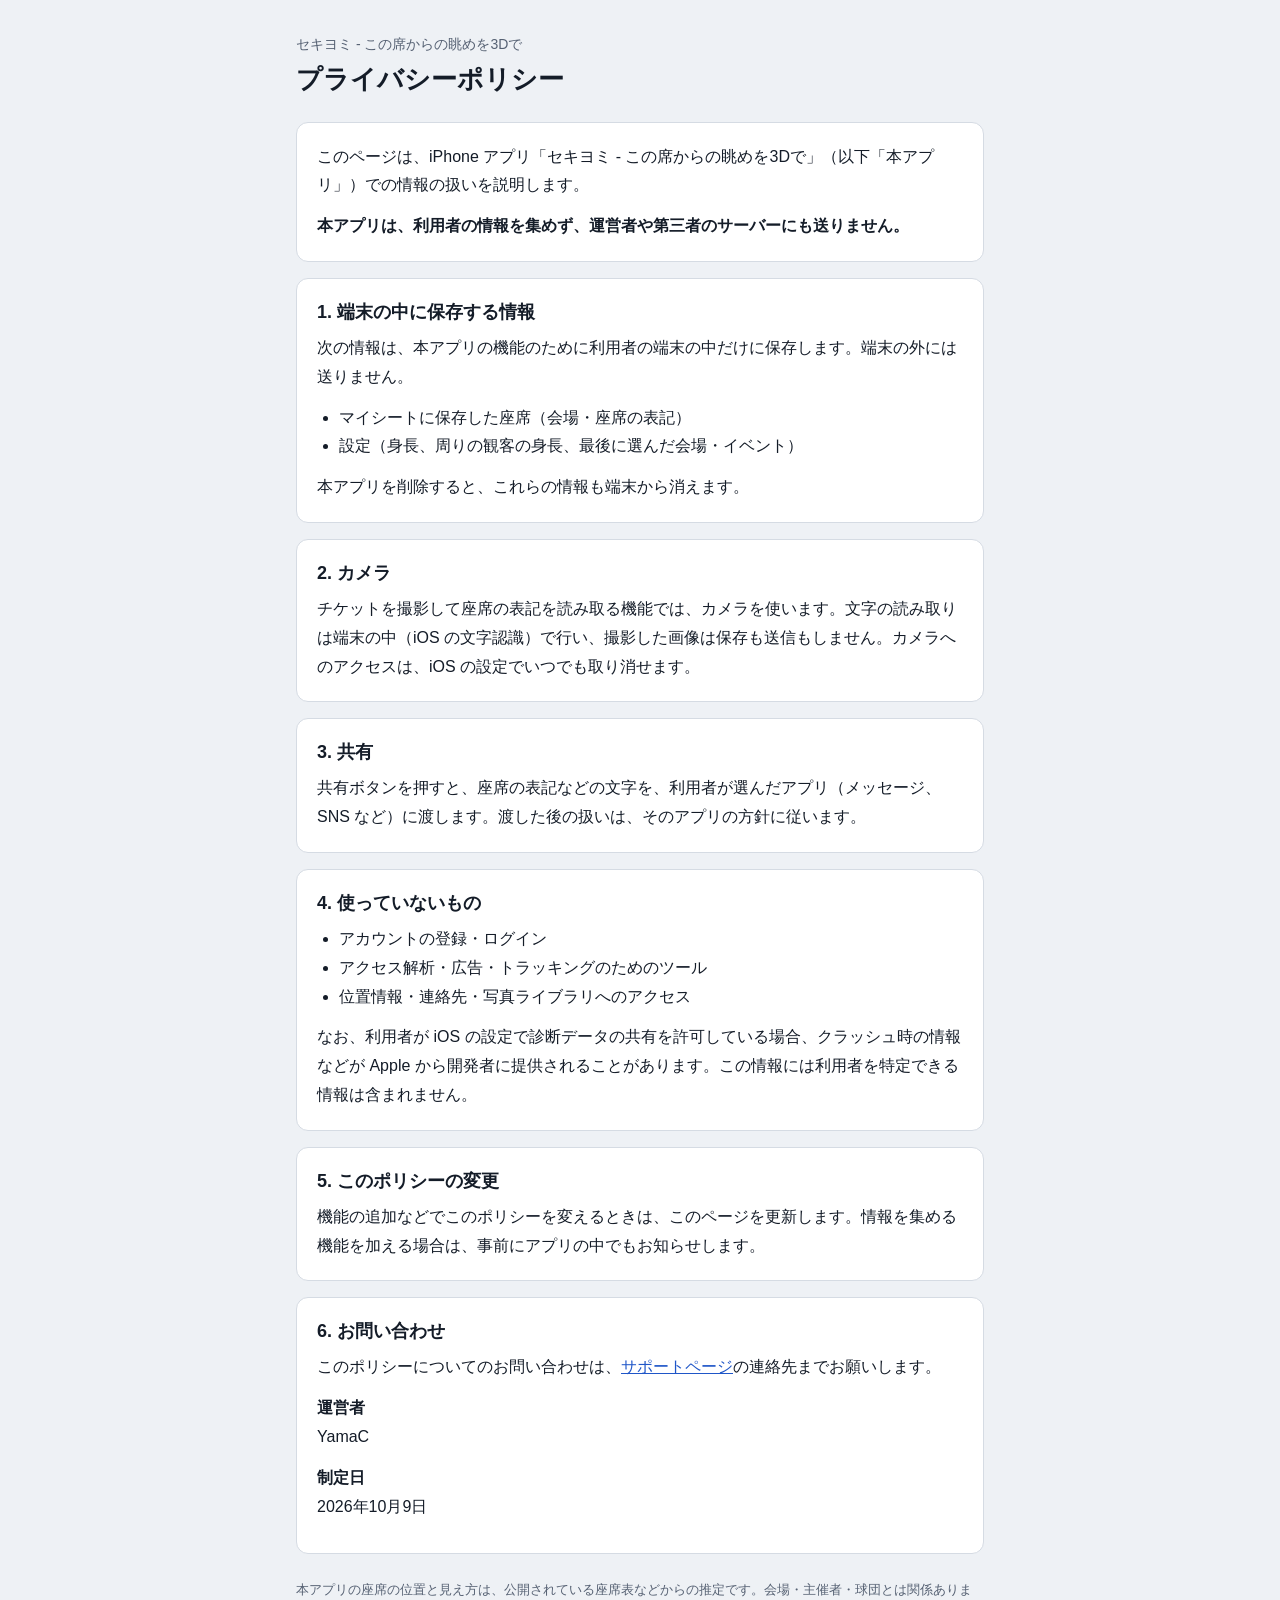
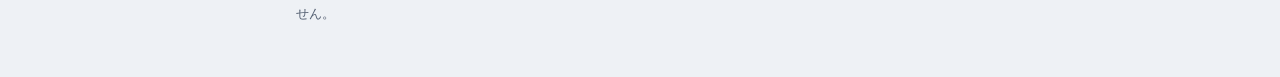
==== privacy.html @ a28a99a4 "プライバシーポリシーとサポートのページを公開する Co-Authored-By: Claude Opus 5.5 <noreply@anthropic.com>" ====
<!doctype html>
<html lang="ja">
  <head>
    <meta charset="UTF-8" />
    <meta name="viewport" content="width=device-width, initial-scale=1.0" />
    <title>プライバシーポリシー | セキヨミ</title>
    <link rel="stylesheet" href="style.css" />
  </head>
  <body>
    <header>
      <p class="app-name"><a href="./">セキヨミ - この席からの眺めを3Dで</a></p>
      <h1>プライバシーポリシー</h1>
    </header>
    <main>
      <section>
        <p>
          このページは、iPhone アプリ「セキヨミ - この席からの眺めを3Dで」（以下「本アプリ」）での情報の扱いを説明します。
        </p>
        <p><strong>本アプリは、利用者の情報を集めず、運営者や第三者のサーバーにも送りません。</strong></p>
      </section>

      <section>
        <h2>1. 端末の中に保存する情報</h2>
        <p>次の情報は、本アプリの機能のために利用者の端末の中だけに保存します。端末の外には送りません。</p>
        <ul>
          <li>マイシートに保存した座席（会場・座席の表記）</li>
          <li>設定（身長、周りの観客の身長、最後に選んだ会場・イベント）</li>
        </ul>
        <p>本アプリを削除すると、これらの情報も端末から消えます。</p>
      </section>

      <section>
        <h2>2. カメラ</h2>
        <p>
          チケットを撮影して座席の表記を読み取る機能では、カメラを使います。文字の読み取りは端末の中（iOS の文字認識）で行い、撮影した画像は保存も送信もしません。カメラへのアクセスは、iOS の設定でいつでも取り消せます。
        </p>
      </section>

      <section>
        <h2>3. 共有</h2>
        <p>
          共有ボタンを押すと、座席の表記などの文字を、利用者が選んだアプリ（メッセージ、SNS など）に渡します。渡した後の扱いは、そのアプリの方針に従います。
        </p>
      </section>

      <section>
        <h2>4. 使っていないもの</h2>
        <ul>
          <li>アカウントの登録・ログイン</li>
          <li>アクセス解析・広告・トラッキングのためのツール</li>
          <li>位置情報・連絡先・写真ライブラリへのアクセス</li>
        </ul>
        <p>
          なお、利用者が iOS の設定で診断データの共有を許可している場合、クラッシュ時の情報などが Apple から開発者に提供されることがあります。この情報には利用者を特定できる情報は含まれません。
        </p>
      </section>

      <section>
        <h2>5. このポリシーの変更</h2>
        <p>
          機能の追加などでこのポリシーを変えるときは、このページを更新します。情報を集める機能を加える場合は、事前にアプリの中でもお知らせします。
        </p>
      </section>

      <section>
        <h2>6. お問い合わせ</h2>
        <p>このポリシーについてのお問い合わせは、<a href="support.html#contact">サポートページ</a>の連絡先までお願いします。</p>
        <dl>
          <dt>運営者</dt>
          <dd>YamaC</dd>
          <dt>制定日</dt>
          <dd>2026年10月9日</dd>
        </dl>
      </section>
    </main>
    <footer>
      <p>本アプリの座席の位置と見え方は、公開されている座席表などからの推定です。会場・主催者・球団とは関係ありません。</p>
    </footer>
  </body>
</html>
---- style.css ----
/* 公開ページ(プライバシーポリシー・サポート)の共通スタイル。色はアプリ(src/styles.css)に合わせる */
:root {
  --bg: #eef1f5;
  --panel: #ffffff;
  --line: #d5dbe3;
  --text: #141c28;
  --muted: #566173;
  --accent: #1f56c8;
  color-scheme: light dark;
}

@media (prefers-color-scheme: dark) {
  :root {
    --bg: #10151d;
    --panel: #1a212c;
    --line: #2e3846;
    --text: #e8edf4;
    --muted: #9aa6b8;
    --accent: #7ea6f5;
  }
}

* {
  box-sizing: border-box;
}

body {
  margin: 0;
  background: var(--bg);
  color: var(--text);
  font-family: -apple-system, BlinkMacSystemFont, 'Hiragino Sans', 'Noto Sans JP', sans-serif;
  font-size: 16px;
  line-height: 1.8;
  -webkit-text-size-adjust: 100%;
}

header,
main,
footer {
  max-width: 720px;
  margin: 0 auto;
  padding: 0 16px;
}

header {
  padding-top: 32px;
}

.app-name {
  margin: 0;
  font-size: 14px;
  color: var(--muted);
}

.app-name a {
  color: inherit;
  text-decoration: none;
}

h1 {
  margin: 4px 0 24px;
  font-size: 26px;
  line-height: 1.4;
}

h2 {
  margin: 0 0 8px;
  font-size: 18px;
  line-height: 1.5;
}

section {
  margin-bottom: 16px;
  padding: 20px;
  background: var(--panel);
  border: 1px solid var(--line);
  border-radius: 12px;
}

section > :last-child {
  margin-bottom: 0;
}

p,
ul,
dl {
  margin: 0 0 12px;
}

ul {
  padding-left: 1.4em;
}

dt {
  font-weight: 600;
}

dd {
  margin: 0 0 12px;
}

a {
  color: var(--accent);
}

.lead {
  color: var(--muted);
}

.links {
  list-style: none;
  padding: 0;
}

.links li + li {
  margin-top: 8px;
}

footer {
  padding-top: 8px;
  padding-bottom: 40px;
  font-size: 13px;
  color: var(--muted);
}
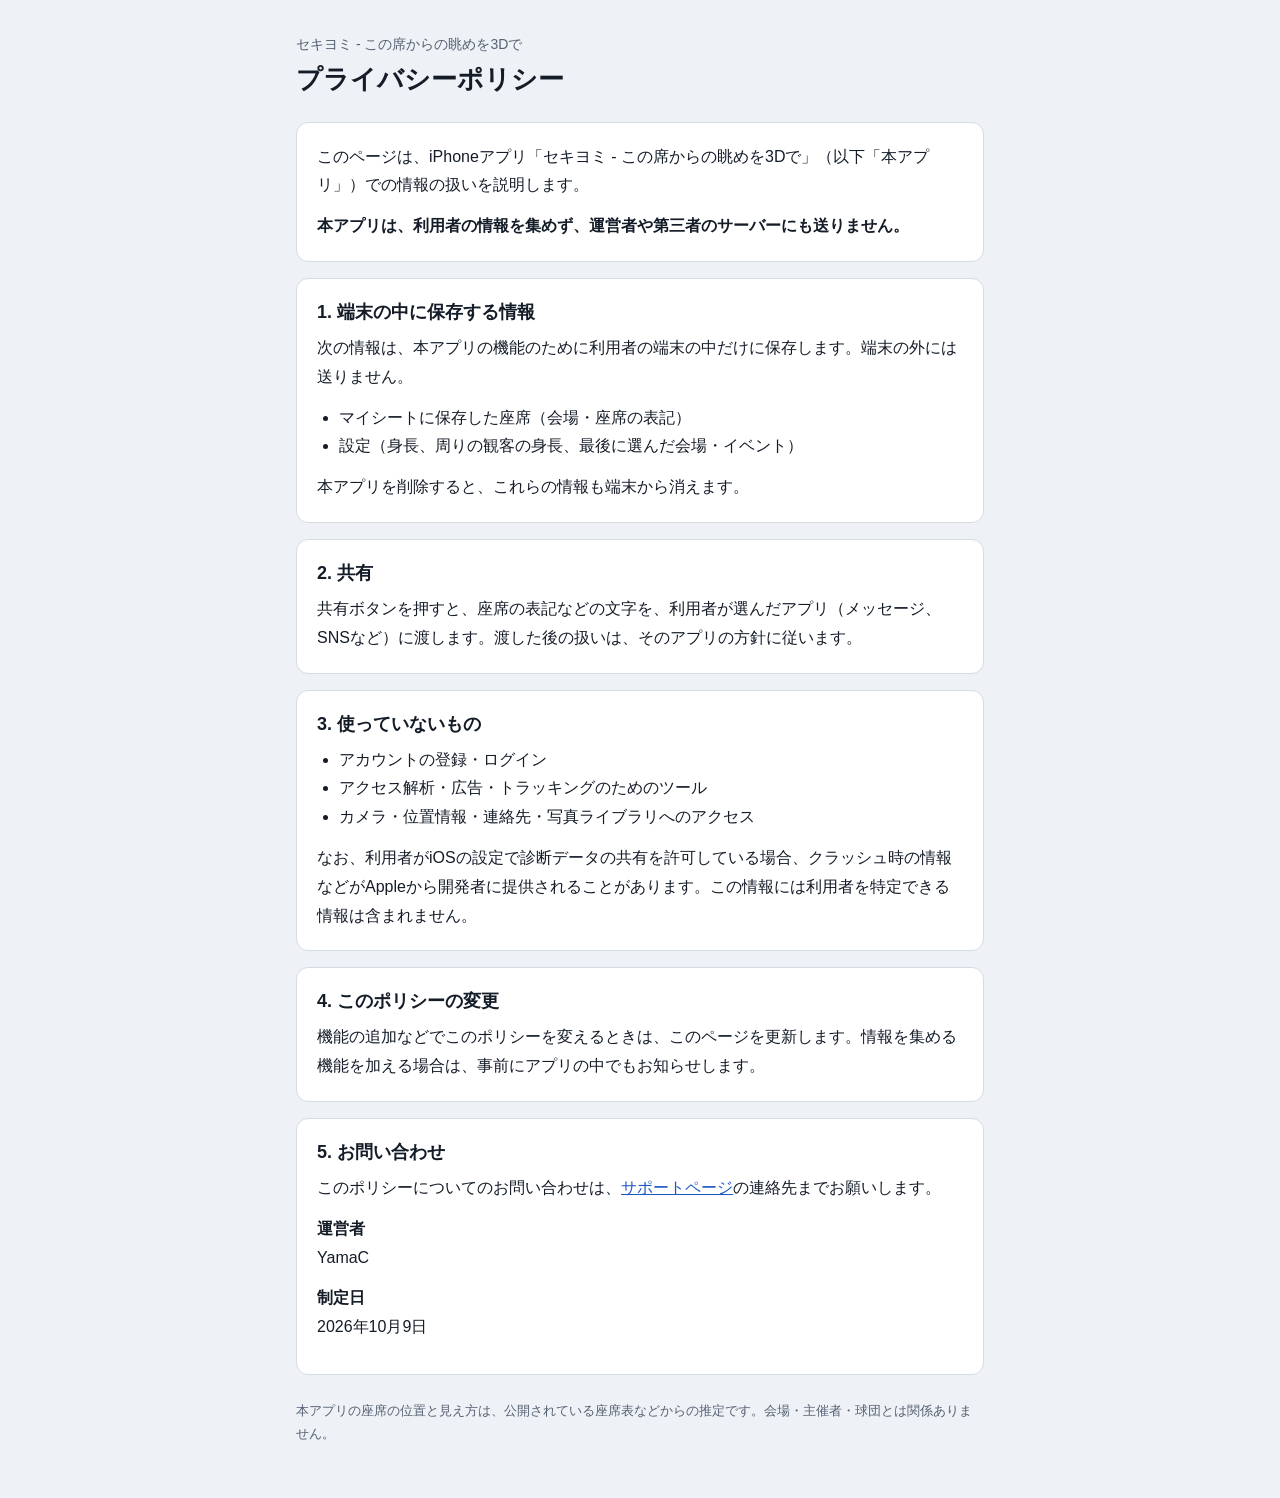
==== commit 08a6d6fa: "プライバシーポリシーからカメラの項目を消し、表記を整える Co-Authored-By: Claude Opus 5.5 <noreply@anthropic.com>" ====
--- a/privacy.html
+++ b/privacy.html
@@ -14,7 +14,7 @@
     <main>
       <section>
         <p>
-          このページは、iPhone アプリ「セキヨミ - この席からの眺めを3Dで」（以下「本アプリ」）での情報の扱いを説明します。
+          このページは、iPhoneアプリ「セキヨミ - この席からの眺めを3Dで」（以下「本アプリ」）での情報の扱いを説明します。
         </p>
         <p><strong>本アプリは、利用者の情報を集めず、運営者や第三者のサーバーにも送りません。</strong></p>
       </section>
@@ -30,40 +30,33 @@
       </section>
 
       <section>
-        <h2>2. カメラ</h2>
+        <h2>2. 共有</h2>
         <p>
-          チケットを撮影して座席の表記を読み取る機能では、カメラを使います。文字の読み取りは端末の中（iOS の文字認識）で行い、撮影した画像は保存も送信もしません。カメラへのアクセスは、iOS の設定でいつでも取り消せます。
+          共有ボタンを押すと、座席の表記などの文字を、利用者が選んだアプリ（メッセージ、SNSなど）に渡します。渡した後の扱いは、そのアプリの方針に従います。
         </p>
       </section>
 
       <section>
-        <h2>3. 共有</h2>
+        <h2>3. 使っていないもの</h2>
+        <ul>
+          <li>アカウントの登録・ログイン</li>
+          <li>アクセス解析・広告・トラッキングのためのツール</li>
+          <li>カメラ・位置情報・連絡先・写真ライブラリへのアクセス</li>
+        </ul>
         <p>
-          共有ボタンを押すと、座席の表記などの文字を、利用者が選んだアプリ（メッセージ、SNS など）に渡します。渡した後の扱いは、そのアプリの方針に従います。
+          なお、利用者がiOSの設定で診断データの共有を許可している場合、クラッシュ時の情報などがAppleから開発者に提供されることがあります。この情報には利用者を特定できる情報は含まれません。
         </p>
       </section>
 
       <section>
-        <h2>4. 使っていないもの</h2>
-        <ul>
-          <li>アカウントの登録・ログイン</li>
-          <li>アクセス解析・広告・トラッキングのためのツール</li>
-          <li>位置情報・連絡先・写真ライブラリへのアクセス</li>
-        </ul>
-        <p>
-          なお、利用者が iOS の設定で診断データの共有を許可している場合、クラッシュ時の情報などが Apple から開発者に提供されることがあります。この情報には利用者を特定できる情報は含まれません。
-        </p>
-      </section>
-
-      <section>
-        <h2>5. このポリシーの変更</h2>
+        <h2>4. このポリシーの変更</h2>
         <p>
           機能の追加などでこのポリシーを変えるときは、このページを更新します。情報を集める機能を加える場合は、事前にアプリの中でもお知らせします。
         </p>
       </section>
 
       <section>
-        <h2>6. お問い合わせ</h2>
+        <h2>5. お問い合わせ</h2>
         <p>このポリシーについてのお問い合わせは、<a href="support.html#contact">サポートページ</a>の連絡先までお願いします。</p>
         <dl>
           <dt>運営者</dt>
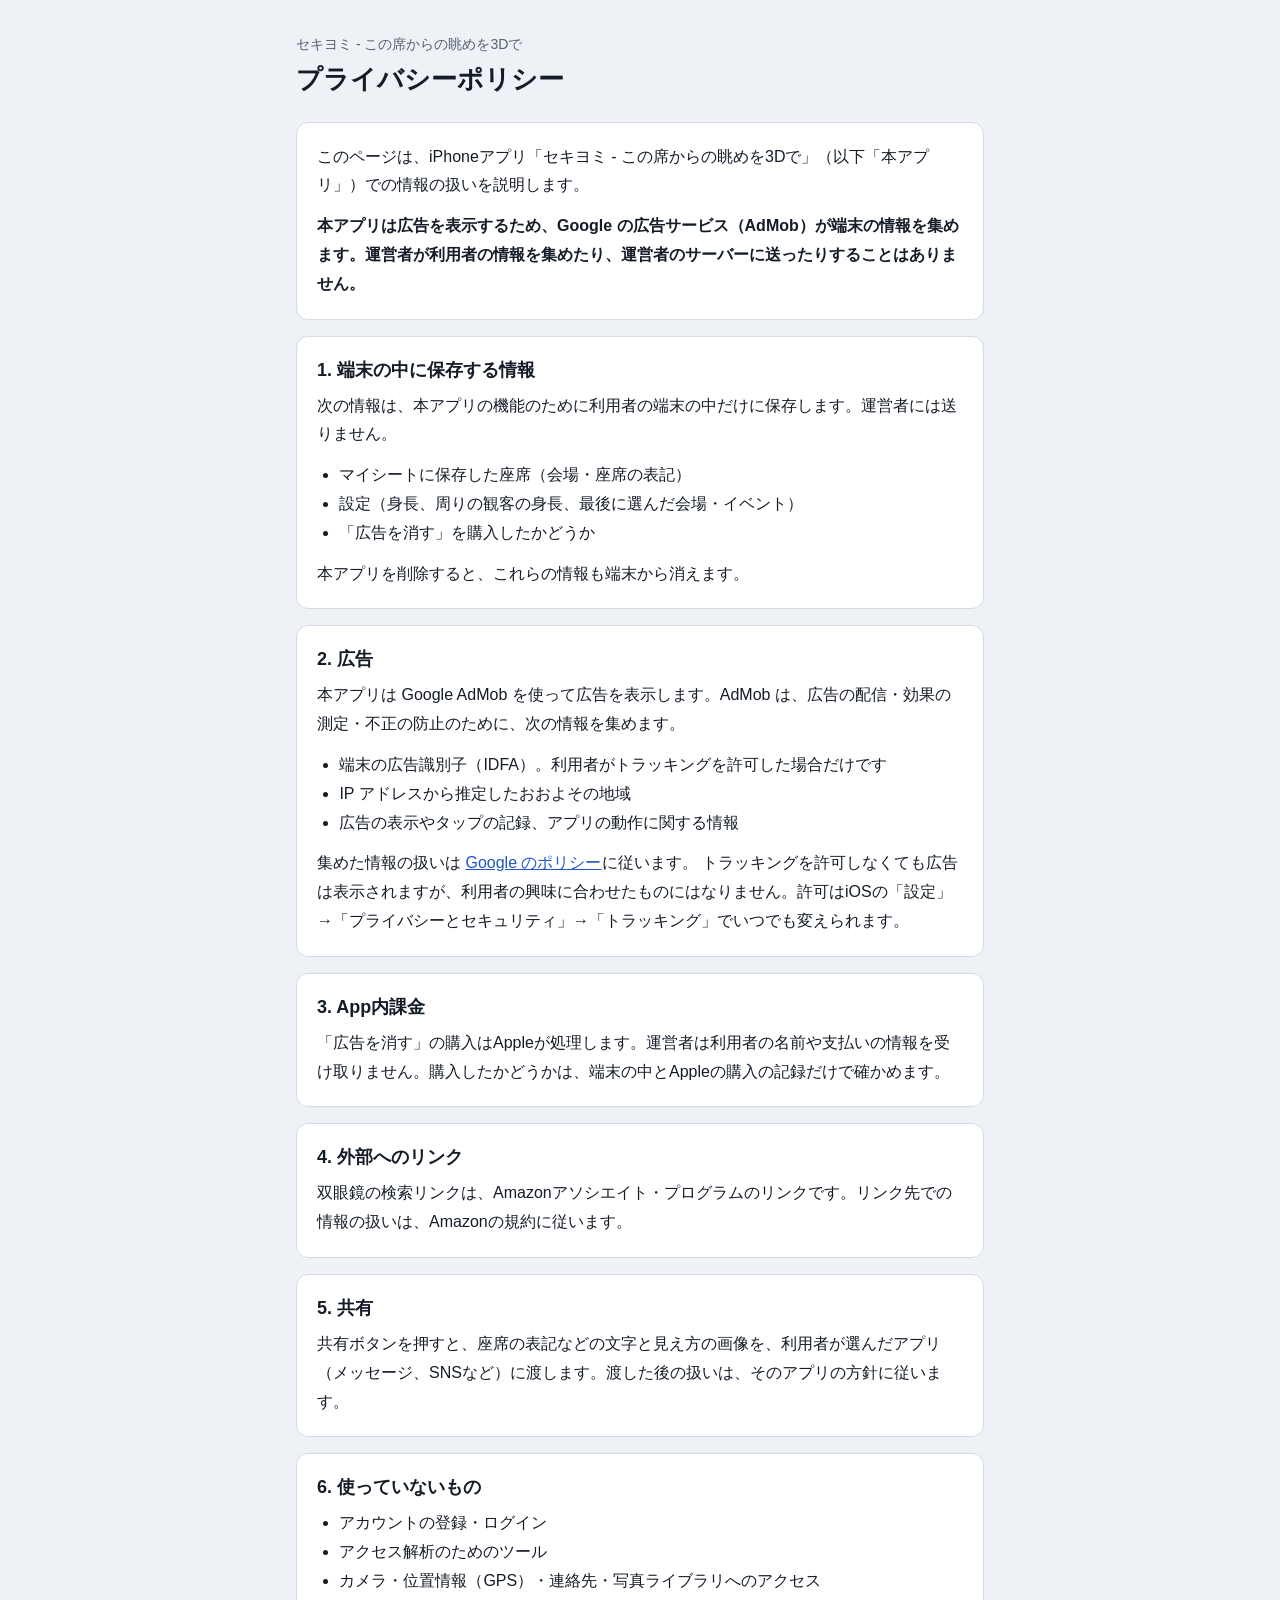
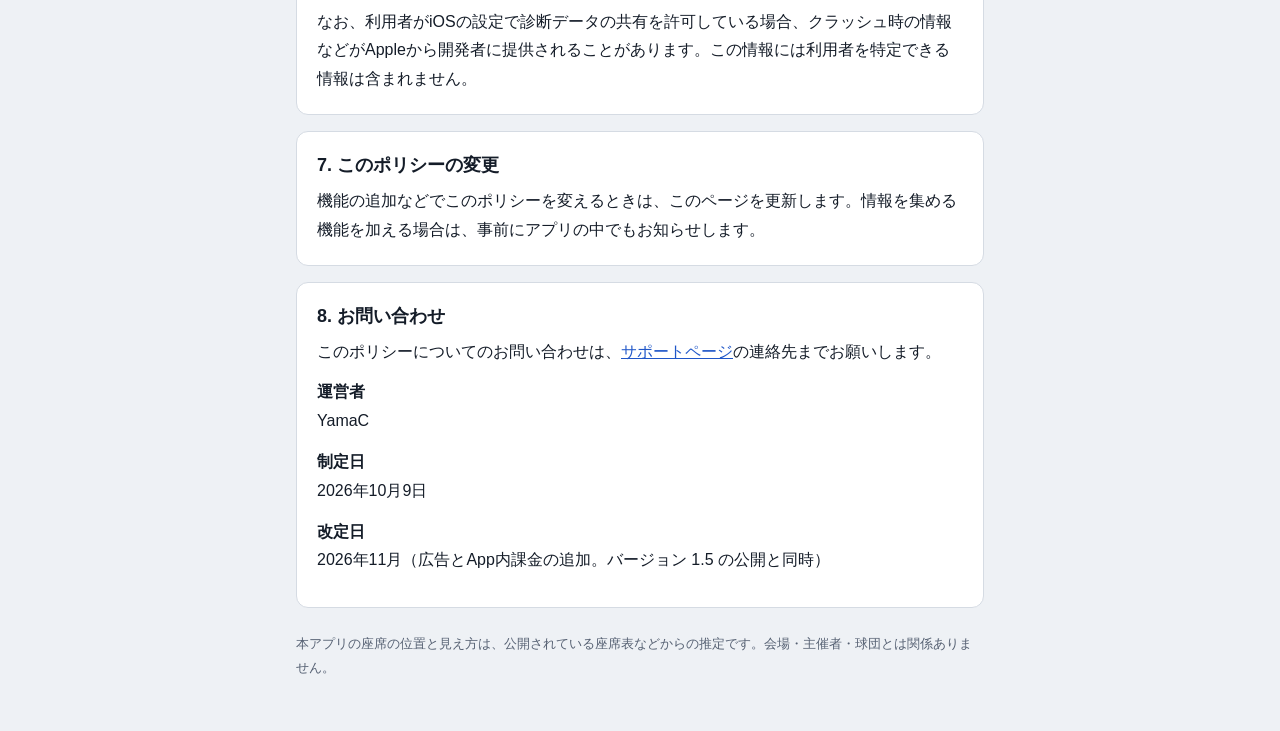
==== commit 9ae27918: "プライバシーポリシーを 1.5（広告・App 内課金）に合わせる Co-Authored-By: Claude Opus 5.5 <noreply@anthropic.com>" ====
--- a/privacy.html
+++ b/privacy.html
@@ -16,32 +16,65 @@
         <p>
           このページは、iPhoneアプリ「セキヨミ - この席からの眺めを3Dで」（以下「本アプリ」）での情報の扱いを説明します。
         </p>
-        <p><strong>本アプリは、利用者の情報を集めず、運営者や第三者のサーバーにも送りません。</strong></p>
+        <p>
+          <strong>本アプリは広告を表示するため、Google の広告サービス（AdMob）が端末の情報を集めます。運営者が利用者の情報を集めたり、運営者のサーバーに送ったりすることはありません。</strong>
+        </p>
       </section>
 
       <section>
         <h2>1. 端末の中に保存する情報</h2>
-        <p>次の情報は、本アプリの機能のために利用者の端末の中だけに保存します。端末の外には送りません。</p>
+        <p>次の情報は、本アプリの機能のために利用者の端末の中だけに保存します。運営者には送りません。</p>
         <ul>
           <li>マイシートに保存した座席（会場・座席の表記）</li>
           <li>設定（身長、周りの観客の身長、最後に選んだ会場・イベント）</li>
+          <li>「広告を消す」を購入したかどうか</li>
         </ul>
         <p>本アプリを削除すると、これらの情報も端末から消えます。</p>
       </section>
 
       <section>
-        <h2>2. 共有</h2>
+        <h2>2. 広告</h2>
         <p>
-          共有ボタンを押すと、座席の表記などの文字を、利用者が選んだアプリ（メッセージ、SNSなど）に渡します。渡した後の扱いは、そのアプリの方針に従います。
+          本アプリは Google AdMob を使って広告を表示します。AdMob は、広告の配信・効果の測定・不正の防止のために、次の情報を集めます。
+        </p>
+        <ul>
+          <li>端末の広告識別子（IDFA）。利用者がトラッキングを許可した場合だけです</li>
+          <li>IP アドレスから推定したおおよその地域</li>
+          <li>広告の表示やタップの記録、アプリの動作に関する情報</li>
+        </ul>
+        <p>
+          集めた情報の扱いは <a href="https://policies.google.com/technologies/partner-sites">Google のポリシー</a>に従います。
+          トラッキングを許可しなくても広告は表示されますが、利用者の興味に合わせたものにはなりません。許可はiOSの「設定」→「プライバシーとセキュリティ」→「トラッキング」でいつでも変えられます。
         </p>
       </section>
 
       <section>
-        <h2>3. 使っていないもの</h2>
+        <h2>3. App内課金</h2>
+        <p>
+          「広告を消す」の購入はAppleが処理します。運営者は利用者の名前や支払いの情報を受け取りません。購入したかどうかは、端末の中とAppleの購入の記録だけで確かめます。
+        </p>
+      </section>
+
+      <section>
+        <h2>4. 外部へのリンク</h2>
+        <p>
+          双眼鏡の検索リンクは、Amazonアソシエイト・プログラムのリンクです。リンク先での情報の扱いは、Amazonの規約に従います。
+        </p>
+      </section>
+
+      <section>
+        <h2>5. 共有</h2>
+        <p>
+          共有ボタンを押すと、座席の表記などの文字と見え方の画像を、利用者が選んだアプリ（メッセージ、SNSなど）に渡します。渡した後の扱いは、そのアプリの方針に従います。
+        </p>
+      </section>
+
+      <section>
+        <h2>6. 使っていないもの</h2>
         <ul>
           <li>アカウントの登録・ログイン</li>
-          <li>アクセス解析・広告・トラッキングのためのツール</li>
-          <li>カメラ・位置情報・連絡先・写真ライブラリへのアクセス</li>
+          <li>アクセス解析のためのツール</li>
+          <li>カメラ・位置情報（GPS）・連絡先・写真ライブラリへのアクセス</li>
         </ul>
         <p>
           なお、利用者がiOSの設定で診断データの共有を許可している場合、クラッシュ時の情報などがAppleから開発者に提供されることがあります。この情報には利用者を特定できる情報は含まれません。
@@ -49,20 +82,22 @@
       </section>
 
       <section>
-        <h2>4. このポリシーの変更</h2>
+        <h2>7. このポリシーの変更</h2>
         <p>
           機能の追加などでこのポリシーを変えるときは、このページを更新します。情報を集める機能を加える場合は、事前にアプリの中でもお知らせします。
         </p>
       </section>
 
       <section>
-        <h2>5. お問い合わせ</h2>
+        <h2>8. お問い合わせ</h2>
         <p>このポリシーについてのお問い合わせは、<a href="support.html#contact">サポートページ</a>の連絡先までお願いします。</p>
         <dl>
           <dt>運営者</dt>
           <dd>YamaC</dd>
           <dt>制定日</dt>
           <dd>2026年10月9日</dd>
+          <dt>改定日</dt>
+          <dd>2026年11月（広告とApp内課金の追加。バージョン 1.5 の公開と同時）</dd>
         </dl>
       </section>
     </main>
--- a/style.css
+++ b/style.css
@@ -122,3 +122,103 @@
   font-size: 13px;
   color: var(--muted);
 }
+
+/* トップページ(アプリ紹介) */
+h3 {
+  margin: 16px 0 6px;
+  font-size: 15px;
+  color: var(--muted);
+}
+
+ol {
+  margin: 0 0 12px;
+  padding-left: 1.4em;
+}
+
+.hero {
+  text-align: center;
+  padding-top: 40px;
+  padding-bottom: 24px;
+}
+
+.hero-icon {
+  display: block;
+  margin: 0 auto 12px;
+  border-radius: 22px;
+  box-shadow: 0 4px 16px rgba(0, 0, 0, 0.15);
+}
+
+.hero h1 {
+  margin: 4px 0 12px;
+  font-size: 32px;
+}
+
+.hero-lead {
+  margin: 0 auto 20px;
+  max-width: 34em;
+}
+
+.hero-note {
+  margin: 8px 0 0;
+  font-size: 13px;
+  color: var(--muted);
+}
+
+/* App Store の公式バッジは手元に無いので、同じ配色のボタンにする */
+.store-button {
+  display: inline-flex;
+  flex-direction: column;
+  align-items: center;
+  padding: 10px 28px;
+  border-radius: 12px;
+  background: #000;
+  color: #fff;
+  text-decoration: none;
+  line-height: 1.3;
+  border: 1px solid #a6a6a6;
+}
+
+.store-button-small {
+  font-size: 12px;
+}
+
+.store-button-large {
+  font-size: 20px;
+  font-weight: 600;
+}
+
+/* 画面は横にスクロールして見る。ページ全体は横に広げない */
+.shots {
+  display: flex;
+  gap: 12px;
+  overflow-x: auto;
+  scroll-snap-type: x mandatory;
+  margin: 0 -16px 20px;
+  padding: 0 16px 8px;
+}
+
+.shots img {
+  flex: 0 0 auto;
+  width: 200px;
+  height: auto;
+  border-radius: 14px;
+  scroll-snap-align: start;
+}
+
+.venue-list {
+  display: grid;
+  grid-template-columns: repeat(auto-fill, minmax(220px, 1fr));
+  column-gap: 16px;
+}
+
+.cta {
+  text-align: center;
+}
+
+.cta p {
+  font-weight: 600;
+}
+
+.footer-links {
+  margin: 24px 0 0;
+}
